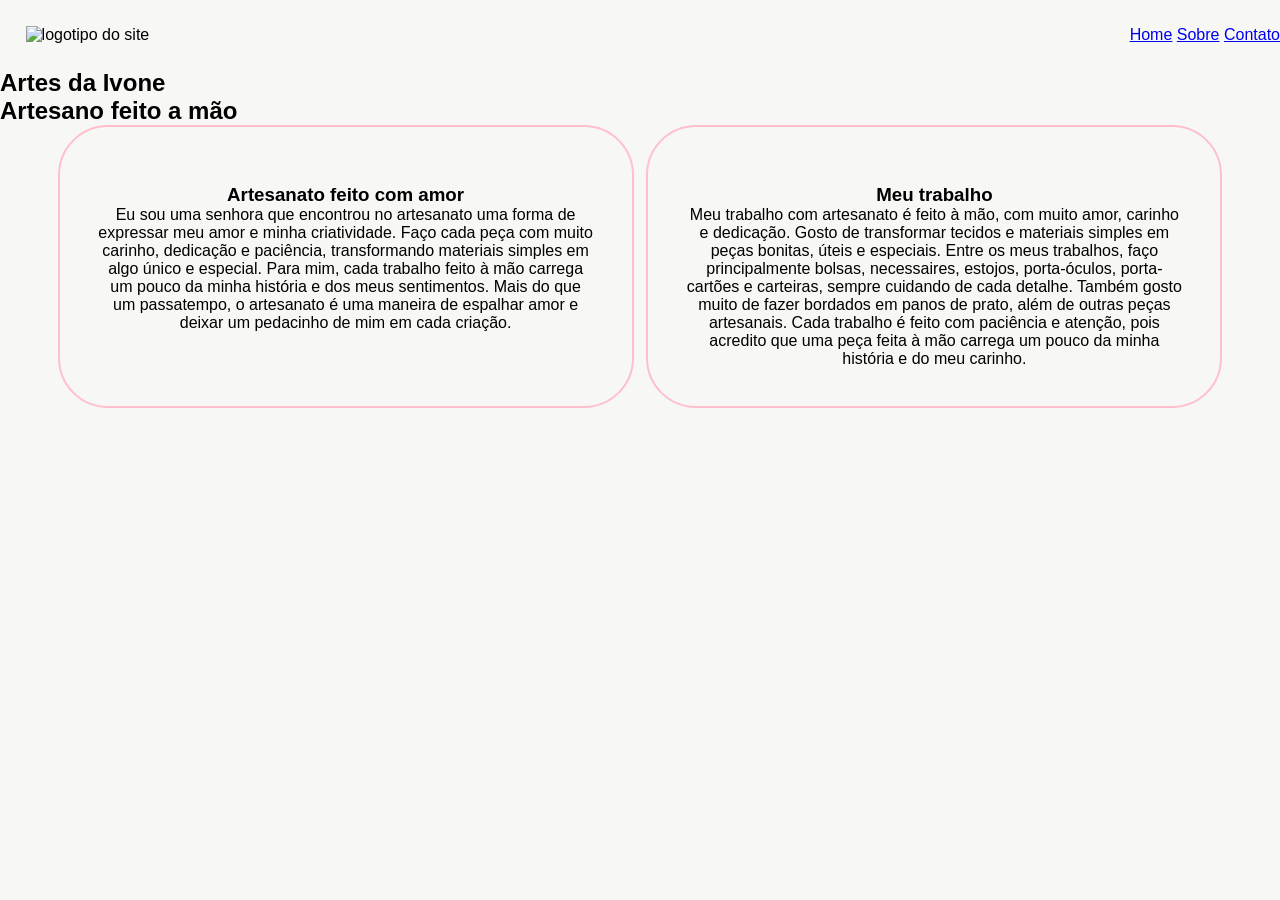
==== index.html @ 35b37e24 "Add files via upload" ====
<!doctype html>
<html lang="pt-br">
<head>
<meta charset="UTF-8" />
<meta name="viewport" content="width=device-width, initial-scale=1.0" />
<title>Document</title>
<link rel="stylesheet" href="style.CSS" />
</head>
<body>
<header>
<img src="./assets/logo 2.png" alt="logotipo do site" />
<header class="topo">
<div class="top">
<nav class="menu">
<a href="index.html">Home</a>
<a href="sobre.html">Sobre</a>
<a href="contato.html">Contato</a>
</nav>
</div>
</header>
</header>
<!--SEÇAO 1-->
<section>
<h1>Artes da Ivone</h1>
<div>
<h2>Artesano feito a mão</h2>
</div>
<div class="divCards">
<div class="card">
<img src="" alt="" />
<h3>Artesanato feito com amor</h3>
<p>
           Eu sou uma senhora que encontrou no artesanato uma forma de expressar meu amor e minha criatividade. Faço cada peça com muito carinho, dedicação e paciência, transformando materiais simples em algo único e especial. Para mim, cada trabalho feito à mão carrega um pouco da minha história e dos meus sentimentos. Mais do que um passatempo, o artesanato é uma maneira de espalhar amor e deixar um pedacinho de mim em cada criação.
</p>
</div>
<div class="card">
<img src="" alt="" />
<h3>Meu trabalho</h3>
<p>
           Meu trabalho com artesanato é feito à mão, com muito amor, carinho e dedicação. Gosto de transformar tecidos e materiais simples em peças bonitas, úteis e especiais. Entre os meus trabalhos, faço principalmente bolsas, necessaires, estojos, porta-óculos, porta-cartões e carteiras, sempre cuidando de cada detalhe.
           Também gosto muito de fazer bordados em panos de prato, além de outras peças artesanais. Cada trabalho é feito com paciência e atenção, pois acredito que uma peça feita à mão carrega um pouco da minha história e do meu carinho.
</p>
</div>
</div>
</section>
</body>
</html>
---- style.CSS ----
header{
    display: flex;
    justify-content: space-between;
    align-items: center;
}

nav ul{
    display: flex;
    gap: 3%;
    list-style: none;
    margin: 0%;
    padding: 0%;

}

.divCards {
    display: flex;
    flex-wrap: wrap;
    gap: 1%;
    justify-content: center;
}

.card {
    width: 45%;
    padding: 3%;
    box-sizing: border-box;
    border: 2px solid pink;
    border-radius: 50px;
    text-align: center;
}  




 *  {
    margin: 0;
    padding: 0;
    box-sizing: border-box;
}

html {
    scroll-behavior: smooth;
}

body {
    font-family: Arial, sans-serif;
    background-color: rgb(247, 247, 245);
}

header img {
   width: 25%;
   height: auto;
   margin: 2%;
}
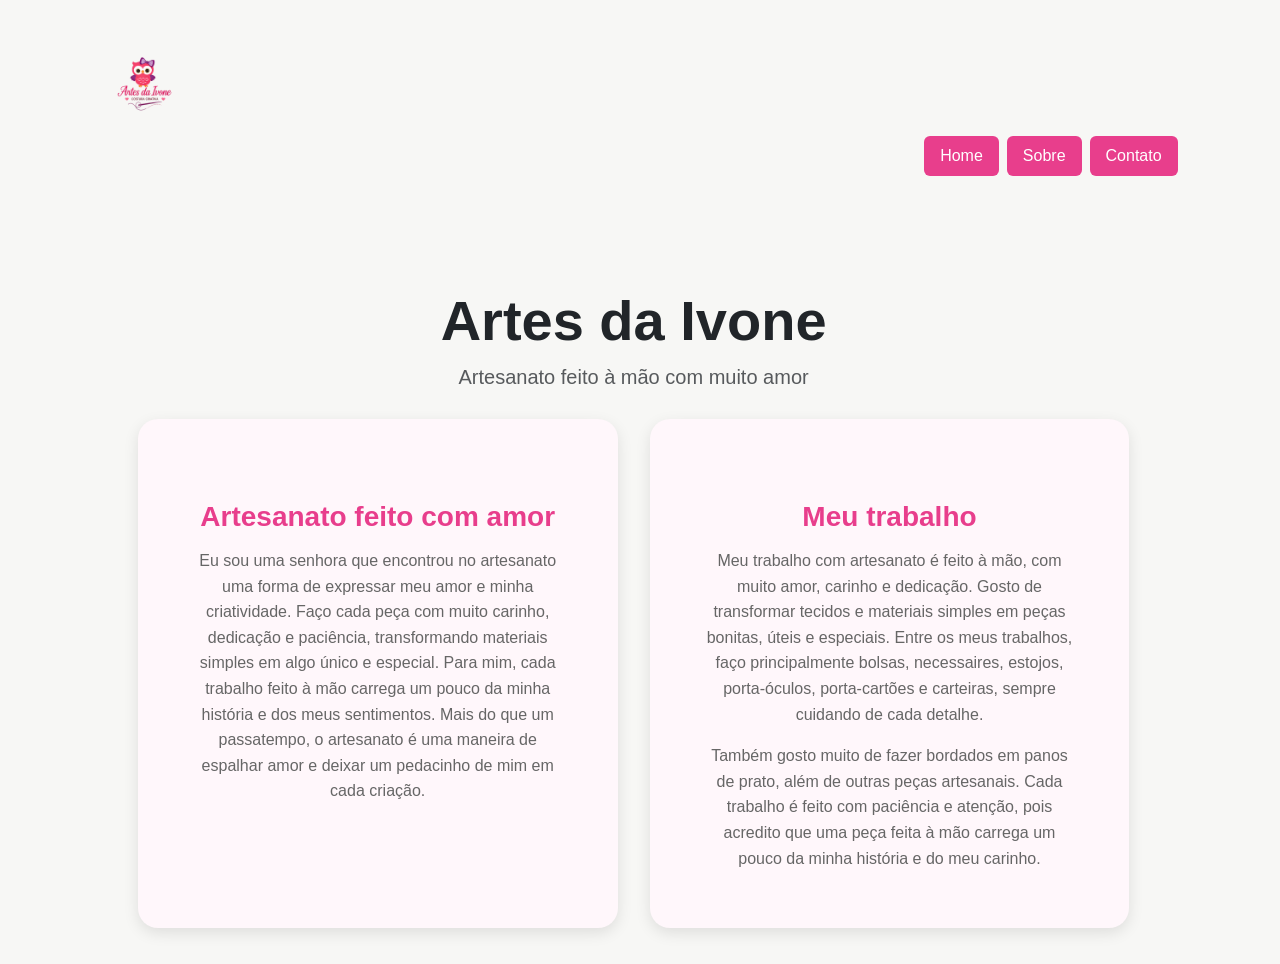
==== commit f2674ef4: "Add files via upload" ====
--- a/index.html
+++ b/index.html
@@ -1,47 +1,82 @@
 <!doctype html>
 <html lang="pt-br">
-<head>
-<meta charset="UTF-8" />
-<meta name="viewport" content="width=device-width, initial-scale=1.0" />
-<title>Document</title>
-<link rel="stylesheet" href="style.CSS" />
-</head>
-<body>
-<header>
-<img src="./assets/logo 2.png" alt="logotipo do site" />
-<header class="topo">
-<div class="top">
-<nav class="menu">
-<a href="index.html">Home</a>
-<a href="sobre.html">Sobre</a>
-<a href="contato.html">Contato</a>
-</nav>
-</div>
-</header>
-</header>
-<!--SEÇAO 1-->
-<section>
-<h1>Artes da Ivone</h1>
-<div>
-<h2>Artesano feito a mão</h2>
-</div>
-<div class="divCards">
-<div class="card">
-<img src="" alt="" />
-<h3>Artesanato feito com amor</h3>
-<p>
-           Eu sou uma senhora que encontrou no artesanato uma forma de expressar meu amor e minha criatividade. Faço cada peça com muito carinho, dedicação e paciência, transformando materiais simples em algo único e especial. Para mim, cada trabalho feito à mão carrega um pouco da minha história e dos meus sentimentos. Mais do que um passatempo, o artesanato é uma maneira de espalhar amor e deixar um pedacinho de mim em cada criação.
-</p>
-</div>
-<div class="card">
-<img src="" alt="" />
-<h3>Meu trabalho</h3>
-<p>
-           Meu trabalho com artesanato é feito à mão, com muito amor, carinho e dedicação. Gosto de transformar tecidos e materiais simples em peças bonitas, úteis e especiais. Entre os meus trabalhos, faço principalmente bolsas, necessaires, estojos, porta-óculos, porta-cartões e carteiras, sempre cuidando de cada detalhe.
-           Também gosto muito de fazer bordados em panos de prato, além de outras peças artesanais. Cada trabalho é feito com paciência e atenção, pois acredito que uma peça feita à mão carrega um pouco da minha história e do meu carinho.
-</p>
-</div>
-</div>
-</section>
-</body>
-</html>+  <head>
+    <meta charset="UTF-8" />
+    <meta name="viewport" content="width=device-width, initial-scale=1.0" />
+    <title>Document</title>
+
+    <link
+      href="https://cdn.jsdelivr.net/npm/bootstrap@5.3.8/dist/css/bootstrap.min.css"
+      rel="stylesheet"
+    />
+
+    <link rel="stylesheet" href="style.CSS" />
+  </head>
+  <body>
+    <header>
+      <img src="logo 2.png" alt="logotipo do site" class="logo img-fluid" />
+      <header class="topo">
+        <div class="top">
+          <nav class="menu nav justify-content-center gap-2">
+            <a href="index.html" class="nav-link btn btn-rosa">Home</a>
+            <a href="sobre.html" class="nav-link btn btn-rosa">Sobre</a>
+            <a href="contato.html" class="nav-link btn btn-rosa">Contato</a>
+          </nav>
+        </div>
+      </header>
+    </header>
+
+    <section>
+      <h1 class="display-4 fw-bold text-center">Artes da Ivone</h1>
+
+      <p class="lead text-center text-muted">
+        Artesanato feito à mão com muito amor
+      </p>
+
+      <div class="divCards row g-4">
+        <div class="card col-12 col-md-6">
+          <div class="card-body">
+            <img src="" alt="" class="img-fluid" />
+
+            <h3 class="card-title">Artesanato feito com amor</h3>
+
+            <p class="card-text">
+              Eu sou uma senhora que encontrou no artesanato uma forma de
+              expressar meu amor e minha criatividade. Faço cada peça com muito
+              carinho, dedicação e paciência, transformando materiais simples em
+              algo único e especial. Para mim, cada trabalho feito à mão carrega
+              um pouco da minha história e dos meus sentimentos. Mais do que um
+              passatempo, o artesanato é uma maneira de espalhar amor e deixar
+              um pedacinho de mim em cada criação.
+            </p>
+          </div>
+        </div>
+
+        <div class="card col-12 col-md-6">
+          <div class="card-body">
+            <img src="" alt="" class="img-fluid" />
+
+            <h3 class="card-title">Meu trabalho</h3>
+
+            <p class="card-text">
+              Meu trabalho com artesanato é feito à mão, com muito amor, carinho
+              e dedicação. Gosto de transformar tecidos e materiais simples em
+              peças bonitas, úteis e especiais. Entre os meus trabalhos, faço
+              principalmente bolsas, necessaires, estojos, porta-óculos,
+              porta-cartões e carteiras, sempre cuidando de cada detalhe.
+            </p>
+
+            <p class="card-text">
+              Também gosto muito de fazer bordados em panos de prato, além de
+              outras peças artesanais. Cada trabalho é feito com paciência e
+              atenção, pois acredito que uma peça feita à mão carrega um pouco
+              da minha história e do meu carinho.
+            </p>
+          </div>
+        </div>
+      </div>
+    </section>
+
+    <script src="https://cdn.jsdelivr.net/npm/bootstrap@5.3.8/dist/js/bootstrap.bundle.min.js"></script>
+  </body>
+</html>
--- a/style.CSS
+++ b/style.CSS
@@ -1,58 +1,126 @@
-header{
-    display: flex;
-    justify-content: space-between;
-    align-items: center;
+header {
+  display: flex;
+  justify-content: space-between;
+  align-items: center;
 }
 
-nav ul{
-    display: flex;
-    gap: 3%;
-    list-style: none;
-    margin: 0%;
-    padding: 0%;
+body {
+  width: 85%;
+  margin: 2%;
+  margin-left: 7%;
+  margin-right: 5%;
+}
 
+nav ul {
+  display: flex;
+  gap: 3%;
+  list-style: none;
+  margin: 0%;
+  padding: 0%;
 }
 
 .divCards {
-    display: flex;
-    flex-wrap: wrap;
-    gap: 1%;
-    justify-content: center;
+  display: flex;
+  flex-wrap: wrap;
+  gap: 1%;
+  margin: 1%;
+  justify-content: center;
 }
 
 .card {
-    width: 45%;
-    padding: 3%;
-    box-sizing: border-box;
-    border: 2px solid pink;
-    border-radius: 50px;
-    text-align: center;
-}  
+  width: 45%;
+  padding: 3%;
+  margin: 1%;
+  box-sizing: border-box;
+  border: 2px solid pink;
+  border-radius: 25%;
+  text-align: center;
+}
 
-
-
-
- *  {
-    margin: 0;
-    padding: 0;
-    box-sizing: border-box;
+* {
+  margin: 0;
+  padding: 0;
+  box-sizing: border-box;
 }
 
 html {
-    scroll-behavior: smooth;
+  scroll-behavior: smooth;
 }
 
 body {
-    font-family: Arial, sans-serif;
-    background-color: rgb(247, 247, 245);
+  font-family: Arial;
+  background-color: rgb(247, 247, 245);
 }
 
 header img {
-   width: 25%;
-   height: auto;
-   margin: 2%;
+  width: 25%;
+  height: auto;
+  margin: 2%;
 }
 
+.form-group {
+  margin-bottom: 20%;
+}
 
+input,
+textarea {
+  width: 30%;
+  padding: 5%;
+  margin: 1%;
+  box-sizing: border-box;
+  border: 2px solid pink;
+  border-radius: 25%;
+  text-align: center;
+}
 
+.btn-rosa {
+  background-color: #e83e8c;
+  border-color: #e83e8c;
+  color: white;
+}
 
+.btn-rosa:hover {
+  background-color: #d63384;
+  border-color: #d63384;
+  color: white;
+}
+
+.card {
+  border: none;
+  border-radius: 20px;
+  background-color: #fff7fb;
+  box-shadow: 0 5px 15px rgba(0, 0, 0, 0.1);
+  transition: all 0.3s ease;
+  overflow: hidden;
+}
+
+.card:hover {
+  transform: translateY(-10px);
+  box-shadow: 0 10px 25px rgba(0, 0, 0, 0.18);
+}
+
+.card-body {
+  padding: 25px;
+}
+
+.card-title {
+  color: #e83e8c;
+  font-weight: bold;
+  margin-bottom: 15px;
+}
+
+.card-text {
+  color: #666;
+  line-height: 1.6;
+}
+
+.logo {
+  width: 30%;
+  height: auto;
+  border-radius: 2%;
+  transition: 0.3s;
+}
+
+.logo:hover {
+  transform: scale(1.05);
+}
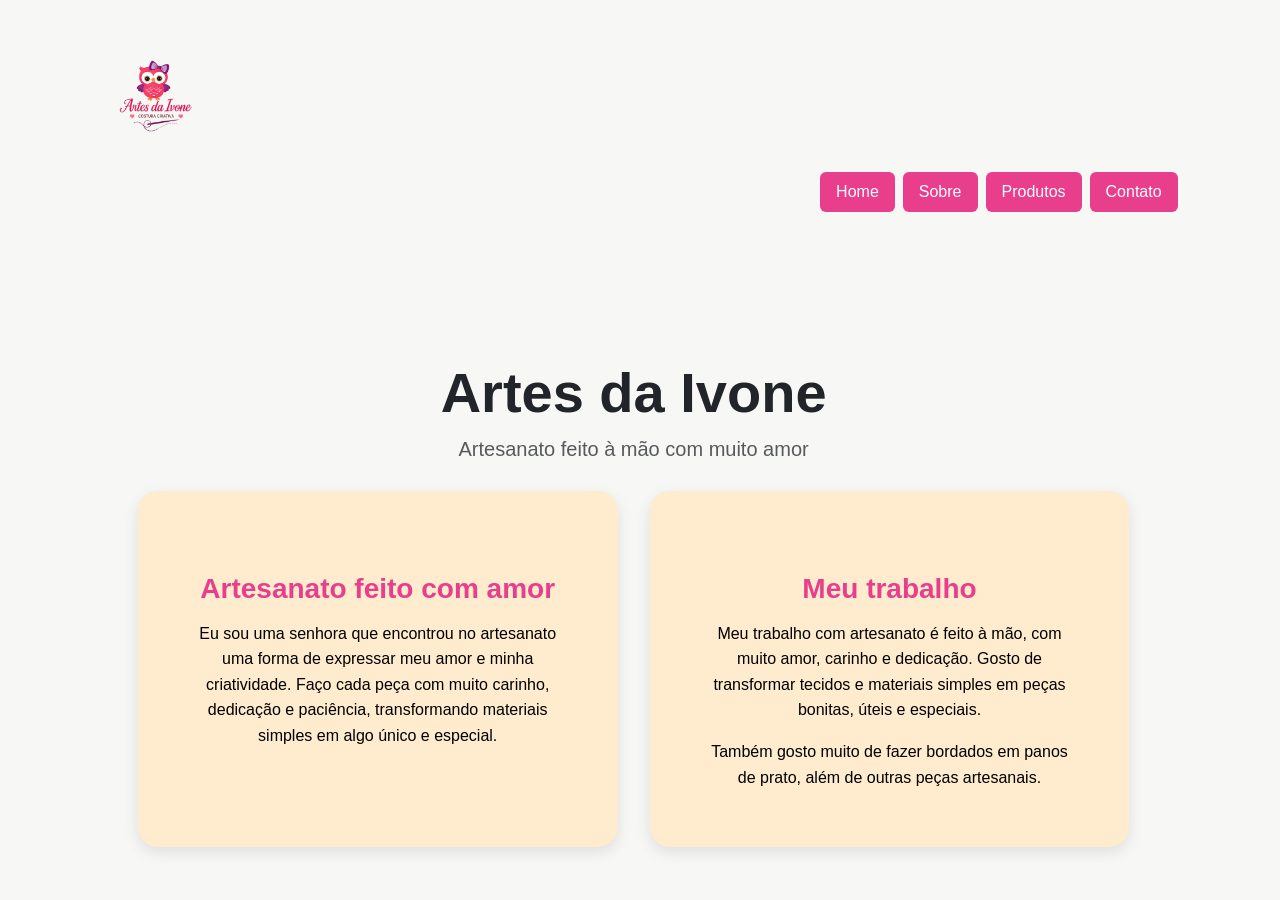
==== commit 7115f53f: "Add files via upload" ====
--- a/index.html
+++ b/index.html
@@ -20,6 +20,7 @@
           <nav class="menu nav justify-content-center gap-2">
             <a href="index.html" class="nav-link btn btn-rosa">Home</a>
             <a href="sobre.html" class="nav-link btn btn-rosa">Sobre</a>
+            <a href="produtos.html" class="nav-link btn btn-rosa">Produtos</a>
             <a href="contato.html" class="nav-link btn btn-rosa">Contato</a>
           </nav>
         </div>
@@ -44,10 +45,7 @@
               Eu sou uma senhora que encontrou no artesanato uma forma de
               expressar meu amor e minha criatividade. Faço cada peça com muito
               carinho, dedicação e paciência, transformando materiais simples em
-              algo único e especial. Para mim, cada trabalho feito à mão carrega
-              um pouco da minha história e dos meus sentimentos. Mais do que um
-              passatempo, o artesanato é uma maneira de espalhar amor e deixar
-              um pedacinho de mim em cada criação.
+              algo único e especial. 
             </p>
           </div>
         </div>
@@ -61,16 +59,12 @@
             <p class="card-text">
               Meu trabalho com artesanato é feito à mão, com muito amor, carinho
               e dedicação. Gosto de transformar tecidos e materiais simples em
-              peças bonitas, úteis e especiais. Entre os meus trabalhos, faço
-              principalmente bolsas, necessaires, estojos, porta-óculos,
-              porta-cartões e carteiras, sempre cuidando de cada detalhe.
+              peças bonitas, úteis e especiais.
             </p>
 
             <p class="card-text">
               Também gosto muito de fazer bordados em panos de prato, além de
-              outras peças artesanais. Cada trabalho é feito com paciência e
-              atenção, pois acredito que uma peça feita à mão carrega um pouco
-              da minha história e do meu carinho.
+              outras peças artesanais. 
             </p>
           </div>
         </div>
--- a/style.CSS
+++ b/style.CSS
@@ -1,4 +1,4 @@
-header {
+ header {
   display: flex;
   justify-content: space-between;
   align-items: center;
@@ -88,7 +88,7 @@
 .card {
   border: none;
   border-radius: 20px;
-  background-color: #fff7fb;
+  background-color: blanchedalmond;
   box-shadow: 0 5px 15px rgba(0, 0, 0, 0.1);
   transition: all 0.3s ease;
   overflow: hidden;
@@ -101,6 +101,7 @@
 
 .card-body {
   padding: 25px;
+  
 }
 
 .card-title {
@@ -110,17 +111,42 @@
 }
 
 .card-text {
-  color: #666;
+  color:black;
   line-height: 1.6;
 }
 
 .logo {
-  width: 30%;
+  width: 40%;
   height: auto;
-  border-radius: 2%;
+  border-radius: 0%;
   transition: 0.3s;
 }
 
-.logo:hover {
-  transform: scale(1.05);
+
+
+
+
+.fotoArtesanato {
+    width: 100%;
+    max-width: 600px;
+    height: 350px;
+
+   
+    object-fit: cover;
+
+   
+    border-radius: 20px;
+
+   
+    box-shadow: 0 8px 25px rgba(0, 0, 0, 0.20);
+
+   
+    filter: brightness(1.05) contrast(1.05) saturate(1.10);
+
 }
+
+.fotoArtesanato:hover {
+    transform: scale(1.03);
+    box-shadow: 0 12px 30px rgba(0, 0, 0, 0.30);
+}
+
